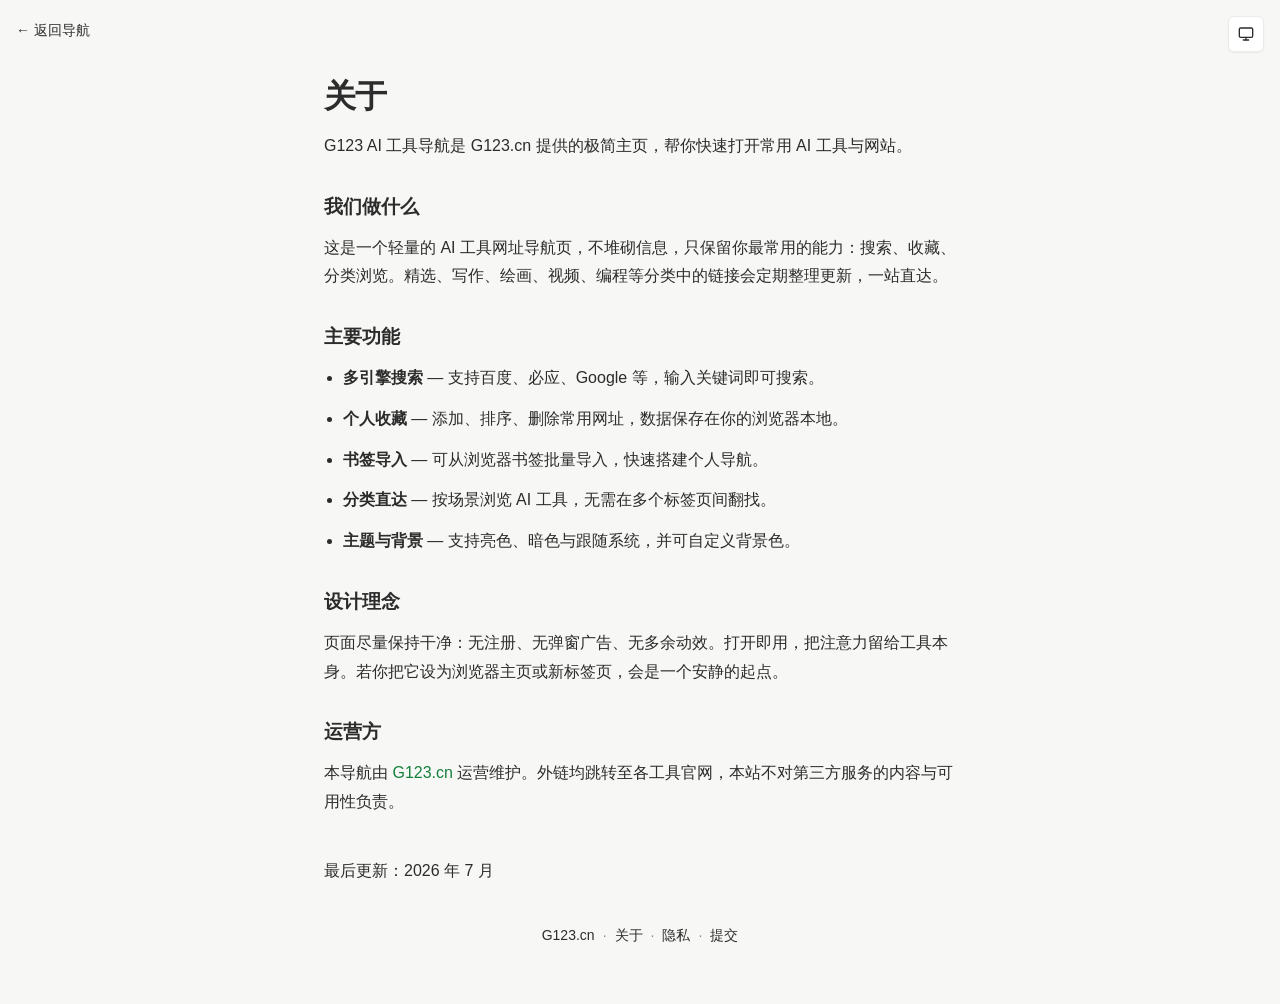
==== about/index.html @ bf110973 "极简导航 1.0" ====
<!DOCTYPE html>
<html lang="zh-CN">
<head>
  <meta charset="UTF-8">
  <meta name="viewport" content="width=device-width, initial-scale=1.0">
  <title>关于 | G123 AI 工具导航</title>
  <meta name="description" content="了解 G123 AI 工具导航：极简 AI 网址导航，支持搜索、收藏、分类直达与书签导入。">
  <meta name="robots" content="index, follow">
  <meta name="theme-color" content="#22c55e">
  <link rel="canonical" href="https://g123.cn/about">
  <link rel="icon" href="/favicon.ico" sizes="48x48">
  <link rel="icon" type="image/png" sizes="32x32" href="/favicon-32x32.png">
  <link rel="icon" type="image/png" sizes="16x16" href="/favicon-16x16.png">
  <link rel="apple-touch-icon" sizes="180x180" href="/apple-touch-icon.png">
  <link rel="manifest" href="/site.webmanifest">
  <link rel="stylesheet" href="/style.css">
</head>
<body>
  <a class="doc-back" href="/">← 返回导航</a>

  <div class="top-actions">
    <div class="theme-select-wrap">
      <button type="button" class="toolbar-btn theme-btn" id="themeTrigger" aria-haspopup="listbox" aria-expanded="false" title="主题">
        <span id="themeIcon" aria-hidden="true"></span>
      </button>
      <div class="theme-dropdown" id="themeDropdown" role="listbox" hidden></div>
    </div>
  </div>

  <main class="main doc-main">
    <article class="doc">
      <h1>关于</h1>
      <p class="doc-lead">G123 AI 工具导航是 G123.cn 提供的极简主页，帮你快速打开常用 AI 工具与网站。</p>

      <h2>我们做什么</h2>
      <p>这是一个轻量的 AI 工具网址导航页，不堆砌信息，只保留你最常用的能力：搜索、收藏、分类浏览。精选、写作、绘画、视频、编程等分类中的链接会定期整理更新，一站直达。</p>

      <h2>主要功能</h2>
      <ul>
        <li><strong>多引擎搜索</strong> — 支持百度、必应、Google 等，输入关键词即可搜索。</li>
        <li><strong>个人收藏</strong> — 添加、排序、删除常用网址，数据保存在你的浏览器本地。</li>
        <li><strong>书签导入</strong> — 可从浏览器书签批量导入，快速搭建个人导航。</li>
        <li><strong>分类直达</strong> — 按场景浏览 AI 工具，无需在多个标签页间翻找。</li>
        <li><strong>主题与背景</strong> — 支持亮色、暗色与跟随系统，并可自定义背景色。</li>
      </ul>

      <h2>设计理念</h2>
      <p>页面尽量保持干净：无注册、无弹窗广告、无多余动效。打开即用，把注意力留给工具本身。若你把它设为浏览器主页或新标签页，会是一个安静的起点。</p>

      <h2>运营方</h2>
      <p>本导航由 <a href="https://g123.cn/" target="_blank" rel="nofollow noopener">G123.cn</a> 运营维护。外链均跳转至各工具官网，本站不对第三方服务的内容与可用性负责。</p>

      <p class="doc-updated">最后更新：2026 年 7 月</p>
    </article>

    <footer class="footer">
      <nav class="footer-nav" aria-label="页脚导航">
        <a href="https://g123.cn/" target="_blank" rel="nofollow noopener">G123.cn</a>
        <span class="footer-sep" aria-hidden="true">·</span>
        <a href="/about/" aria-current="page">关于</a>
        <span class="footer-sep" aria-hidden="true">·</span>
        <a href="/privacy/">隐私</a>
        <span class="footer-sep" aria-hidden="true">·</span>
        <a href="/submit/">提交</a>
      </nav>
    </footer>
  </main>

  <script src="/page.js"></script>
</body>
</html>
---- style.css ----
:root {
  --bg: #f7f7f5;
  --surface: #ffffff;
  --text: #2c2c2c;
  --text-2: #888;
  --text-3: #bbb;
  --line: #ebebeb;
  --accent: #22c55e;
  --accent-dark: #16a34a;
  --accent-soft: rgba(34, 197, 94, 0.1);
  --accent-text: #15803d;
  --hover: #f0f0ee;
  --shadow: 0 1px 8px rgba(0, 0, 0, 0.04);
  --radius: 6px;
  --max: 880px; 
  --search-width: 520px;
}

.dark {
  --bg: #1a1a1a;
  --surface: #242424;
  --text: #e8e8e8;
  --text-2: #999;
  --text-3: #666;
  --line: #333;
  --accent-soft: rgba(34, 197, 94, 0.14);
  --accent-text: #4ade80;
  --hover: #2a2a2a;
  --shadow: 0 1px 8px rgba(0, 0, 0, 0.3);
}

* {
  margin: 0;
  padding: 0;
  box-sizing: border-box;
}

.sr-only {
  position: absolute;
  width: 1px;
  height: 1px;
  padding: 0;
  margin: -1px;
  overflow: hidden;
  clip: rect(0, 0, 0, 0);
  white-space: nowrap;
  border: 0;
}

.nav {
  position: fixed;
  left: -9999px;
  top: 0;
  width: 1px;
  height: 1px;
  padding: 0;
  margin: 0;
  overflow: hidden;
  clip: rect(0, 0, 0, 0);
  white-space: nowrap;
  border: 0;
}

html {
  overflow-x: hidden;
}

body {
  font-family: -apple-system, BlinkMacSystemFont, 'PingFang SC', 'Helvetica Neue', sans-serif;
  background: var(--bg);
  color: var(--text);
  min-height: 100vh;
  min-height: 100dvh;
  overflow-x: hidden;
  font-size: 15px;
  line-height: 1.5;
  -webkit-font-smoothing: antialiased;
}

.top-hint {
  position: fixed;
  top: 20px;
  left: 16px;
  z-index: 50;
  display: flex;
  align-items: flex-start;
  gap: 6px;
  max-width: min(320px, calc(100% - 120px));
  margin: 0;
  font-size: 12px;
  line-height: 1.45;
  color: var(--text-3);
  transition: opacity 0.35s ease;
}

.top-hint-emoji {
  flex-shrink: 0;
  font-size: 13px;
  line-height: 1.45;
}

.top-hint-text {
  flex: 1;
  min-width: 0;
}

.top-hint.is-fading {
  opacity: 0;
}

.dark .top-hint {
  color: #777;
}

.top-actions {
  position: fixed;
  top: 16px;
  right: 16px;
  z-index: 50;
  display: flex;
  align-items: center;
  gap: 8px;
}

.toolbar-btn {
  display: flex;
  align-items: center;
  justify-content: center;
  width: 36px;
  height: 36px;
  border: 1px solid var(--line);
  border-radius: 6px;
  background: var(--surface);
  color: var(--text);
  cursor: pointer;
  padding: 0;
  box-shadow: 0 1px 2px rgba(0, 0, 0, 0.05);
  transition: color 0.2s, background 0.2s, box-shadow 0.2s, border-color 0.2s;
}

.toolbar-btn:hover {
  color: var(--accent);
  background: var(--accent-soft);
  border-color: var(--line);
  box-shadow: 0 2px 8px rgba(0, 0, 0, 0.08);
}

.dark .toolbar-btn {
  box-shadow: 0 1px 2px rgba(0, 0, 0, 0.2);
}

.dark .toolbar-btn:hover {
  box-shadow: 0 2px 8px rgba(0, 0, 0, 0.3);
}

.toolbar-btn svg {
  width: 16px;
  height: 16px;
}

.theme-select-wrap {
  position: relative;
}

.theme-dropdown {
  position: absolute;
  right: 0;
  top: calc(100% + 6px);
  min-width: 128px;
  background: var(--surface);
  border: 1px solid var(--line);
  border-radius: 10px;
  box-shadow: 0 6px 20px rgba(0, 0, 0, 0.08);
  padding: 4px;
  z-index: 60;
}

.dark .theme-dropdown {
  box-shadow: 0 6px 20px rgba(0, 0, 0, 0.35);
}

.theme-option {
  display: flex;
  align-items: center;
  gap: 8px;
  width: 100%;
  padding: 8px 10px;
  border: 0;
  border-radius: 6px;
  background: transparent;
  color: var(--text);
  font-size: 14px;
  text-align: left;
  cursor: pointer;
  transition: background 0.12s;
}

.theme-option:hover {
  background: var(--hover);
}

.theme-option.active {
  background: var(--hover);
  font-weight: 600;
}

.theme-option svg {
  width: 14px;
  height: 14px;
  flex-shrink: 0;
}

.theme-btn:focus-visible {
  outline: none;
  box-shadow: 0 0 0 1px var(--accent-soft), 0 0 0 3px var(--accent-soft);
}

.theme-btn #themeIcon {
  display: flex;
  align-items: center;
  justify-content: center;
  line-height: 0;
}

.theme-btn #themeIcon svg {
  width: 16px;
  height: 16px;
  display: block;
}

.main {
  max-width: var(--max);
  margin: 0 auto;
  padding: clamp(88px, 12vh, 120px) 24px 28px;
}

body.page-home .main {
  padding-bottom: 24px;
}

body.page-home .block-cat {
  margin-bottom: 16px;
}

body.page-home .block-recent {
  margin-bottom: 12px;
}

body.page-home .home-tip {
  margin: 80px 0 8px;
  text-align: center;
  font-size: 12px;
  color: var(--text-3);
  line-height: 1.5;
}

body.page-home .footer {
  padding-top: 16px;
}

body.page-home .footer-note {
  margin-top: 6px;
}

/* ── Header ── */
.header {
  text-align: center;
  margin-bottom: 20px;
}

.brand-heading {
  margin: 0;
  font-size: inherit;
  font-weight: inherit;
  line-height: inherit;
}

.brand {
  display: inline-block;
  text-decoration: none;
  line-height: 1.1;
}

.brand-main {
  font-size: clamp(2.5rem, 8vw, 4rem);
  font-weight: 800;
  letter-spacing: -0.035em;
  color: #22c55e;
}

.brand-slogan {
  text-align: center;
  font-size: 14px;
  font-weight: 400;
  color: var(--text-2);
  margin: 10px 0 0;
  letter-spacing: 0.02em;
}

.dark .brand-slogan {
  color: #999;
}

/* ── Search ── */
.search-section {
  margin-bottom: 20px;
  display: flex;
  flex-direction: column;
  align-items: center;
}

.search-box {
  width: 100%;
  max-width: var(--search-width);
}

.search-shell {
  display: flex;
  align-items: center;
  gap: 0;
  background: var(--surface);
  border: 1px solid rgba(0, 0, 0, 0.07);
  border-radius: 12px;
  padding: 5px 6px 5px 5px;
  box-shadow: none;
  transition: border-color 0.2s, box-shadow 0.2s;
}

.search-shell:focus-within {
  border-color: rgba(34, 197, 94, 0.45);
  box-shadow: 0 0 0 3px var(--accent-soft);
}

.dark .search-shell {
  border-color: rgba(255, 255, 255, 0.1);
}

.dark .search-shell:focus-within {
  border-color: rgba(34, 197, 94, 0.5);
  box-shadow: 0 0 0 3px var(--accent-soft);
}

.engine-select-wrap {
  position: relative;
  flex-shrink: 0;
}

.engine-trigger {
  display: inline-flex;
  align-items: center;
  gap: 5px;
  height: 36px;
  padding: 0 8px 0 6px;
  border: 0;
  border-radius: 8px;
  background: transparent;
  color: var(--text);
  font-size: 13px;
  font-weight: 500;
  cursor: pointer;
  transition: background 0.15s;
}

.engine-trigger:hover,
.engine-trigger.open {
  background: var(--hover);
}

.engine-trigger-icon {
  width: 18px;
  height: 18px;
  object-fit: contain;
  flex-shrink: 0;
  border-radius: 4px;
}

.engine-trigger-name {
  max-width: 4.5em;
  overflow: hidden;
  text-overflow: ellipsis;
  white-space: nowrap;
}

.engine-chevron {
  width: 10px;
  height: 10px;
  color: var(--text-3);
  flex-shrink: 0;
  transition: transform 0.2s;
}

.engine-trigger.open .engine-chevron {
  transform: rotate(180deg);
}

.engine-dropdown {
  position: absolute;
  left: 0;
  top: calc(100% + 6px);
  min-width: 140px;
  max-height: 220px;
  overflow-y: auto;
  background: var(--surface);
  border: 1px solid var(--line);
  border-radius: 10px;
  box-shadow: 0 6px 20px rgba(0, 0, 0, 0.08);
  padding: 4px;
  z-index: 50;
}

.dark .engine-dropdown {
  box-shadow: 0 6px 20px rgba(0, 0, 0, 0.35);
}

.engine-option {
  display: flex;
  align-items: center;
  gap: 8px;
  width: 100%;
  padding: 8px 10px;
  border: 0;
  border-radius: 6px;
  background: transparent;
  color: var(--text);
  font-size: 14px;
  text-align: left;
  cursor: pointer;
  transition: background 0.12s;
}

.engine-option:hover {
  background: var(--hover);
}

.engine-option.active {
  background: var(--hover);
  font-weight: 600;
}

.engine-option img {
  width: 16px;
  height: 16px;
  object-fit: contain;
}

.search-input {
  flex: 1;
  min-width: 0;
  border: 0;
  background: transparent;
  font-size: 15px;
  color: var(--text);
  padding: 8px 10px;
  outline: none;
  line-height: 1.4;
}

.search-input::placeholder {
  color: #b0b0b0;
  font-size: 13px;
}

.dark .search-input::placeholder {
  color: #666;
  font-size: 13px;
}

.search-submit {
  width: 36px;
  height: 36px;
  border: 0;
  border-radius: 8px;
  background: var(--accent);
  color: #fff;
  cursor: pointer;
  display: flex;
  align-items: center;
  justify-content: center;
  flex-shrink: 0;
  transition: background 0.15s;
}

.search-submit:hover {
  background: var(--accent-dark);
}

.search-submit svg {
  width: 17px;
  height: 17px;
}

@media (max-width: 480px) {
  .engine-trigger-name {
    display: none;
  }

  .engine-trigger {
    padding: 0 4px;
  }
}

/* ── Block ── */
.block {
  margin-bottom: 0;
}

.block-fav {
  margin-bottom: 80px;
}

.block-cat {
  margin-top: 12px;
  margin-bottom: 28px;
  overflow: visible;
}

.block-bar {
  display: flex;
  align-items: center;
  justify-content: space-between;
  margin-bottom: 12px;
  padding: 0 2px;
}

.block-label {
  font-size: 13px;
  color: var(--text-2);
}

.block-actions {
  display: flex;
  align-items: center;
  gap: 4px;
}

.text-btn {
  border: 0;
  background: none;
  font-size: 13px;
  color: var(--text-2);
  cursor: pointer;
  padding: 2px 4px;
  transition: color 0.2s;
}

.text-btn:hover {
  color: var(--accent-text);
}

.sep {
  color: var(--text-3);
  font-size: 13px;
  user-select: none;
}

/* ── Link grid ── */
.link-grid {
  display: grid;
  grid-template-columns: repeat(4, 1fr);
  gap: 2px;
}

.link-grid--2rows {
  grid-template-rows: repeat(2, auto);
}

@media (min-width: 640px) {
  .link-grid {
    grid-template-columns: repeat(6, 1fr);
  }
}

@media (min-width: 860px) {
  .link-grid {
    grid-template-columns: repeat(8, 1fr);
  }
}

/* ── Category links grid ── */
.cat-link-grid {
  display: grid;
  grid-template-columns: repeat(3, minmax(0, 1fr));
  gap: 4px 6px;
}

@media (min-width: 860px) {
  .cat-link-grid {
    grid-template-columns: repeat(6, minmax(0, 1fr));
  }
}

.link-item {
  display: flex;
  flex-direction: column;
  align-items: center;
  gap: 6px;
  padding: 12px 4px;
  border-radius: var(--radius);
  text-decoration: none;
  color: var(--text);
  position: relative;
  transition: background 0.15s;
}

.link-item:hover {
  background: var(--hover);
}

.block-fav .link-item--draggable {
  cursor: grab;
  user-select: none;
  touch-action: none;
}

.block-fav .link-item--draggable:active {
  cursor: grabbing;
}

.block-fav .link-item.is-dragging {
  position: fixed;
  z-index: 200;
  margin: 0;
  cursor: grabbing;
  opacity: 0.96;
  transform: scale(1.05);
  box-shadow: 0 10px 28px rgba(0, 0, 0, 0.14);
  background: var(--surface);
  transition: none;
  pointer-events: none;
}

.dark .block-fav .link-item.is-dragging {
  box-shadow: 0 10px 28px rgba(0, 0, 0, 0.45);
}

.link-item-placeholder {
  border: 2px dashed rgba(34, 197, 94, 0.45);
  border-radius: var(--radius);
  background: var(--accent-soft);
  box-sizing: border-box;
  pointer-events: none;
}

body.is-fav-dragging {
  user-select: none;
  cursor: grabbing;
}

body.is-fav-dragging .block-fav .link-item--draggable:not(.is-dragging) {
  transition: none;
  pointer-events: none;
}

body.is-fav-dragging .block-fav .link-item--draggable:not(.is-dragging):hover {
  background: transparent;
}

body.is-fav-dragging .block-fav .link-item--draggable:not(.is-dragging) .fav-menu-btn {
  opacity: 0;
  transition: none;
}

.link-item--draggable {
  cursor: grab;
  user-select: none;
}

.link-item--draggable:active {
  cursor: grabbing;
}

.link-item .icon {
  width: 36px;
  height: 36px;
  border-radius: 8px;
  object-fit: contain;
  background: var(--surface);
}

.block-fav .link-item .icon {
  width: 40px;
  height: 40px;
}

.link-item .label {
  font-size: 13px;
  text-align: center;
  max-width: 100%;
  overflow: hidden;
  text-overflow: ellipsis;
  white-space: nowrap;
  color: var(--text);
}

.cat-link-grid .link-item {
  flex-direction: row;
  align-items: center;
  justify-content: flex-start;
  gap: 8px;
  padding: 10px 8px;
  min-width: 0;
}

.cat-link-grid .link-item .icon {
  width: 24px;
  height: 24px;
  flex-shrink: 0;
  border-radius: 6px;
}

.cat-link-grid .link-item .label {
  flex: 1;
  min-width: 0;
  text-align: left;
  font-size: 12px;
}

.cat-add-fav {
  position: absolute;
  top: 3px;
  right: 3px;
  z-index: 2;
  display: inline-flex;
  align-items: center;
  justify-content: center;
  width: 22px;
  height: 22px;
  padding: 0;
  border: 0;
  border-radius: 0;
  background: transparent;
  color: var(--text-2);
  cursor: pointer;
  opacity: 0;
  transition: opacity 0.2s ease, color 0.15s;
}

.dark .cat-add-fav {
  color: var(--text);
}

.link-item--cat:hover .cat-add-fav {
  opacity: 1;
}

.cat-add-fav.is-favorited {
  color: #f59e0b;
}

.dark .cat-add-fav.is-favorited {
  color: #fbbf24;
}

.cat-add-fav:hover {
  color: var(--accent-text);
}

.cat-add-fav.is-favorited:hover {
  color: #f59e0b;
}

.dark .cat-add-fav.is-favorited:hover {
  color: #fbbf24;
}

.cat-add-fav-icon {
  width: 14px;
  height: 14px;
  display: block;
}

.link-item .fav-menu-wrap {
  position: absolute;
  top: 4px;
  right: 4px;
  z-index: 2;
}

.fav-menu-btn {
  display: flex;
  align-items: center;
  justify-content: center;
  width: 22px;
  height: 22px;
  border: 0;
  border-radius: 6px;
  background: rgba(0, 0, 0, 0.06);
  color: var(--text-2);
  cursor: pointer;
  opacity: 0;
  padding: 0;
  transition: opacity 0.2s ease, color 0.15s, background 0.15s;
  transition-delay: 0s;
}

.dark .fav-menu-btn {
  background: rgba(255, 255, 255, 0.1);
  color: var(--text);
}

.fav-menu-icon {
  display: block;
  width: 14px;
  height: 14px;
}

.block-fav .link-item:hover .fav-menu-btn {
  opacity: 1;
  transition-delay: 0.35s;
}

.fav-menu-wrap.is-open .fav-menu-btn {
  opacity: 1;
  color: var(--text);
  background: rgba(0, 0, 0, 0.1);
  transition-delay: 0s;
}

.dark .fav-menu-wrap.is-open .fav-menu-btn {
  background: rgba(255, 255, 255, 0.16);
}

.fav-menu-btn:hover {
  color: var(--text);
  background: rgba(0, 0, 0, 0.12);
}

.dark .fav-menu-btn:hover {
  background: rgba(255, 255, 255, 0.18);
}

.fav-menu {
  position: absolute;
  top: calc(100% + 2px);
  right: -2px;
  min-width: 88px;
  background: var(--surface);
  border: 1px solid var(--line);
  border-radius: 8px;
  box-shadow: var(--shadow);
  padding: 3px;
  z-index: 30;
}

.fav-menu-item {
  display: block;
  width: 100%;
  border: 0;
  background: none;
  text-align: left;
  padding: 8px 12px;
  font-size: 13px;
  color: var(--text);
  cursor: pointer;
  border-radius: 6px;
}

.fav-menu-item:hover {
  background: var(--hover);
}

.fav-menu-item--danger {
  color: #e5484d;
}

.fav-menu-item--danger:hover {
  background: rgba(229, 72, 77, 0.08);
}

.link-item--add {
  cursor: pointer;
  color: var(--text-3);
}

.link-item--add .icon-placeholder {
  width: 36px;
  height: 36px;
  border-radius: 8px;
  border: 1px dashed var(--line);
  display: flex;
  align-items: center;
  justify-content: center;
  font-size: 20px;
  font-weight: 300;
}

.block-fav .link-item--add .icon-placeholder {
  width: 40px;
  height: 40px;
  font-size: 24px;
}

.link-item--add:hover {
  color: var(--accent-text);
}

.link-item--add:hover .icon-placeholder {
  border-color: var(--accent);
}

.link-item--has-desc::before,
.link-item--has-desc::after {
  pointer-events: none;
  opacity: 0;
  visibility: hidden;
  transition: opacity 0.15s, visibility 0.15s;
}

.link-item--has-desc::before {
  content: '';
  position: absolute;
  top: calc(100% + 5px);
  left: 50%;
  width: 10px;
  height: 10px;
  background: var(--surface);
  border-left: 1px solid var(--line);
  border-top: 1px solid var(--line);
  transform: translateX(-50%) rotate(45deg);
  z-index: 21;
}

.link-item--has-desc::after {
  content: attr(data-desc);
  position: absolute;
  top: calc(100% + 9px);
  left: 50%;
  transform: translateX(-50%);
  padding: 8px 12px;
  font-size: 12px;
  line-height: 1.45;
  color: var(--text);
  background: var(--surface);
  border: 1px solid var(--line);
  border-radius: 8px;
  box-shadow: 0 4px 16px rgba(0, 0, 0, 0.12);
  white-space: nowrap;
  z-index: 20;
}

.link-item--has-desc:hover::before,
.link-item--has-desc:hover::after {
  opacity: 1;
  visibility: visible;
}

/* ── Category tabs ── */
.cat-tabs {
  display: grid;
  grid-template-columns: repeat(6, minmax(0, 1fr));
  gap: 8px 4px;
  margin-bottom: 10px;
  padding: 0 2px;
  justify-items: center;
}

@media (min-width: 860px) {
  .cat-tabs {
    grid-template-columns: repeat(12, minmax(0, 1fr));
    gap: 6px 8px;
  }

  .cat-tab {
    font-size: 15px;
  }

  .cat-tab.active {
    font-size: 16px;
  }
}

.cat-tab {
  border: 0;
  background: none;
  padding: 6px 2px;
  font-size: 13px;
  color: var(--text-2);
  cursor: pointer;
  position: relative;
  transition: color 0.2s;
  width: 100%;
  text-align: center;
  white-space: nowrap;
}

.cat-tab:hover {
  color: var(--text);
}

.cat-tab.active {
  color: var(--text);
  font-weight: 600;
  font-size: 14px;
}

.cat-tab.active::after {
  content: '';
  position: absolute;
  left: 0;
  right: 0;
  bottom: 0;
  height: 2px;
  background: var(--text);
  border-radius: 1px;
}

/* ── Footer ── */
.footer {
  text-align: center;
  padding-top: 24px;
  font-size: 13px;
  color: var(--text-3);
}

.footer-nav {
  display: flex;
  flex-wrap: wrap;
  align-items: center;
  justify-content: center;
  gap: 4px 0;
  line-height: 1.6;
}

.footer-nav a {
  color: var(--text-2);
  text-decoration: none;
  padding: 2px 6px;
}

.footer-nav a:hover {
  color: var(--accent-text);
}

.footer-sep {
  color: var(--text-3);
  user-select: none;
  padding: 0 2px;
}

.footer-note {
  margin: 10px 0 0;
  font-size: 12px;
  color: var(--text-3);
  line-height: 1.5;
}

/* ── Recent ── */
.recent-bar {
  display: flex;
  align-items: center;
  gap: 10px;
  padding: 8px 12px;
  border-radius: var(--radius);
  background: var(--surface);
  border: 1px solid var(--line);
}

.recent-label {
  flex-shrink: 0;
  font-size: 12px;
  color: var(--text-3);
  user-select: none;
}

.recent-list {
  display: flex;
  flex: 1;
  min-width: 0;
  gap: 6px;
  overflow-x: auto;
  scrollbar-width: none;
}

.recent-list::-webkit-scrollbar {
  display: none;
}

.recent-item {
  display: inline-flex;
  align-items: center;
  gap: 5px;
  flex-shrink: 0;
  padding: 4px 8px 4px 4px;
  border-radius: 6px;
  text-decoration: none;
  color: var(--text-2);
  font-size: 12px;
  transition: background 0.15s, color 0.15s;
}

.recent-item:hover {
  background: var(--hover);
  color: var(--text);
}

.recent-item img {
  width: 18px;
  height: 18px;
  border-radius: 4px;
  object-fit: contain;
  flex-shrink: 0;
}

.recent-item span {
  max-width: 72px;
  overflow: hidden;
  text-overflow: ellipsis;
  white-space: nowrap;
}

.recent-clear {
  flex-shrink: 0;
  border: 0;
  background: none;
  padding: 2px 4px;
  font-size: 11px;
  color: var(--text-3);
  cursor: pointer;
  transition: color 0.15s;
}

.recent-clear:hover {
  color: var(--accent-text);
}

.export-btns {
  display: flex;
  gap: 8px;
  flex-wrap: wrap;
}

.field-hint {
  margin: 0 0 10px;
  font-size: 12px;
  color: var(--text-3);
  line-height: 1.5;
}

/* ── Modal ── */
.modal-overlay {
  position: fixed;
  inset: 0;
  background: rgba(0, 0, 0, 0.35);
  display: none;
  align-items: center;
  justify-content: center;
  z-index: 100;
  padding: 20px;
}

.modal-overlay.show {
  display: flex;
}

.modal {
  width: 100%;
  max-width: 360px;
  background: var(--surface);
  border-radius: 10px;
  padding: 24px;
  box-shadow: 0 8px 32px rgba(0, 0, 0, 0.12);
}

.modal h3 {
  font-size: 16px;
  font-weight: 600;
  margin-bottom: 16px;
}

.modal-head {
  display: flex;
  align-items: center;
  justify-content: space-between;
  margin-bottom: 16px;
}

.modal-head h3 {
  margin-bottom: 0;
}

.import-btn {
  padding: 3px 10px;
  border: 1px solid var(--line);
  border-radius: 999px;
  background: var(--bg);
  color: var(--text-2);
  font-size: 12px;
  line-height: 1.4;
  cursor: pointer;
  flex-shrink: 0;
  transition: color 0.2s, border-color 0.2s, background 0.2s;
}

.import-btn:hover {
  color: var(--text);
  border-color: var(--text-3);
  background: var(--hover);
}

.field {
  margin-bottom: 14px;
}

.field label {
  display: block;
  font-size: 13px;
  color: var(--text-2);
  margin-bottom: 5px;
}

.field input {
  width: 100%;
  padding: 9px 11px;
  border: 1px solid var(--line);
  border-radius: var(--radius);
  background: var(--bg);
  color: var(--text);
  font-size: 15px;
  outline: none;
}

.field input:focus {
  border-color: var(--accent);
}

.bg-presets {
  display: grid;
  grid-template-columns: repeat(6, 1fr);
  gap: 8px;
  margin-bottom: 12px;
}

.bg-preset {
  aspect-ratio: 1;
  border: 2px solid transparent;
  border-radius: 8px;
  cursor: pointer;
  padding: 0;
  transition: border-color 0.15s, transform 0.15s;
}

.bg-preset:hover {
  transform: scale(1.06);
}

.bg-preset.active {
  border-color: var(--accent);
}

.bg-preset--default {
  background: linear-gradient(135deg, #f7f7f5 50%, #1a1a1a 50%);
}

.bg-custom {
  display: flex;
  align-items: center;
  gap: 10px;
  font-size: 14px;
  color: var(--text-2);
}

.bg-custom input[type="color"] {
  width: 36px;
  height: 36px;
  padding: 2px;
  border: 1px solid var(--line);
  border-radius: 8px;
  background: var(--surface);
  cursor: pointer;
}

.modal-foot {
  display: flex;
  justify-content: flex-end;
  gap: 8px;
  margin-top: 18px;
}

.btn {
  padding: 7px 16px;
  border: 1px solid var(--line);
  border-radius: var(--radius);
  background: var(--surface);
  color: var(--text);
  font-size: 14px;
  cursor: pointer;
}

.btn-fill {
  background: var(--accent);
  border-color: var(--accent);
  color: #fff;
}

.btn-fill:hover {
  background: var(--accent-dark);
  opacity: 1;
}

.toast {
  position: fixed;
  bottom: 28px;
  left: 50%;
  transform: translateX(-50%) translateY(60px);
  background: rgba(0, 0, 0, 0.75);
  color: #fff;
  padding: 8px 18px;
  border-radius: 20px;
  font-size: 14px;
  z-index: 200;
  opacity: 0;
  transition: all 0.25s;
  pointer-events: none;
}

.toast.show {
  transform: translateX(-50%) translateY(0);
  opacity: 1;
}

.hidden-input {
  display: none;
}

@media (max-width: 480px) {
  :root {
    --search-width: 100%;
  }

  .main {
    padding-top: clamp(72px, 10vh, 96px);
  }

  .link-grid {
    grid-template-columns: repeat(4, 1fr);
  }
}

@media (min-width: 1100px) {
  :root {
    --max: 960px;
  }
}

/* ── Doc pages (about / privacy / submit) ── */
.doc-back {
  position: fixed;
  top: 20px;
  left: 16px;
  z-index: 50;
  font-size: 14px;
  font-weight: 500;
  color: var(--text);
  text-decoration: none;
  transition: color 0.2s;
}

.doc-back:hover {
  color: var(--accent-text);
}

.doc-main {
  max-width: 680px;
  padding-top: 72px;
  padding-bottom: 56px;
}

.doc h1 {
  font-size: 2rem;
  font-weight: 700;
  letter-spacing: -0.02em;
  color: var(--text);
  margin-bottom: 12px;
}

.doc-lead {
  font-size: 16px;
  color: var(--text);
  margin-bottom: 36px;
  line-height: 1.7;
}

.doc h2 {
  font-size: 1.2rem;
  font-weight: 600;
  color: var(--text);
  margin: 32px 0 12px;
}

.doc p,
.doc li {
  font-size: 16px;
  color: var(--text);
  line-height: 1.8;
  margin-bottom: 12px;
}

.doc li strong {
  color: var(--text);
  font-weight: 600;
}

.doc ul {
  padding-left: 1.25em;
  margin-bottom: 16px;
}

.doc a {
  color: var(--accent-text);
  font-weight: 500;
  text-decoration: none;
}

.doc a:hover {
  text-decoration: underline;
}

.doc-updated {
  margin-top: 40px;
  font-size: 14px;
  color: var(--text-2);
  line-height: 1.6;
}

.doc-main .footer {
  font-size: 14px;
  color: var(--text-2);
}

.doc-main .footer-nav a {
  color: var(--text);
  font-size: 14px;
}

.doc-main .footer-sep {
  color: var(--text-2);
}

.submit-form {
  margin-top: 12px;
}

.submit-form .field {
  margin-bottom: 20px;
}

.submit-form label {
  display: block;
  font-size: 15px;
  font-weight: 500;
  color: var(--text);
  margin-bottom: 8px;
}

.submit-form input,
.submit-form select,
.submit-form textarea {
  width: 100%;
  padding: 12px 14px;
  font-size: 16px;
  font-family: inherit;
  color: var(--text);
  background: var(--surface);
  border: 1px solid var(--line);
  border-radius: var(--radius);
  outline: none;
  transition: border-color 0.2s, box-shadow 0.2s;
}

.submit-form input::placeholder,
.submit-form textarea::placeholder {
  color: var(--text-3);
  font-size: 15px;
}

.submit-form input:focus,
.submit-form select:focus,
.submit-form textarea:focus {
  border-color: rgba(34, 197, 94, 0.45);
  box-shadow: 0 0 0 3px var(--accent-soft);
}

.submit-form textarea {
  min-height: 100px;
  resize: vertical;
  line-height: 1.6;
}

.submit-form .field-hint {
  margin-top: 6px;
  font-size: 13px;
  color: var(--text-2);
  line-height: 1.5;
}

.form-msg {
  margin: 14px 0 18px;
  padding: 12px 14px;
  font-size: 14px;
  line-height: 1.6;
  border-radius: var(--radius);
  background: var(--accent-soft);
  color: var(--accent-text);
}

.form-msg.is-error {
  background: rgba(239, 68, 68, 0.1);
  color: #dc2626;
}

.dark .form-msg.is-error {
  color: #f87171;
}

.submit-actions {
  display: flex;
  align-items: center;
  gap: 14px;
  flex-wrap: wrap;
  margin-top: 12px;
}

.submit-actions .btn-fill {
  min-width: 128px;
  font-size: 15px;
  padding: 10px 20px;
}

.submit-mail {
  font-size: 14px;
  color: var(--text-2);
  line-height: 1.6;
}

.submit-mail a {
  color: var(--accent-text);
  font-weight: 500;
}
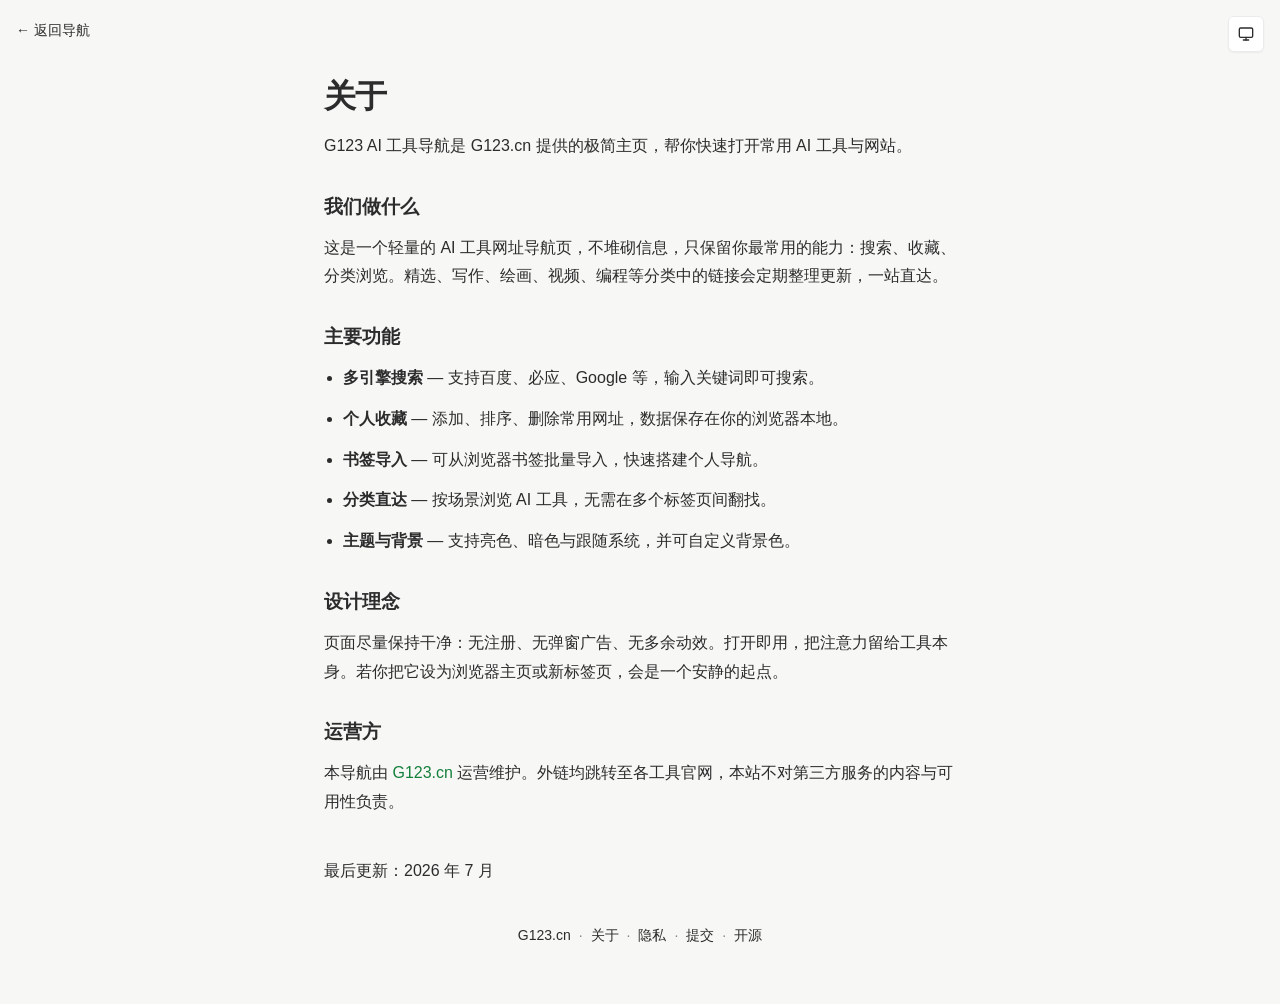
==== commit 3340b326: "优化页面 UI" ====
--- a/about/index.html
+++ b/about/index.html
@@ -62,10 +62,13 @@
         <a href="/privacy/">隐私</a>
         <span class="footer-sep" aria-hidden="true">·</span>
         <a href="/submit/">提交</a>
+        <span class="footer-sep" aria-hidden="true">·</span>
+        <a href="https://github.com/AIGCSPY/jijiandaohang" target="_blank" rel="noopener noreferrer">开源</a>
       </nav>
     </footer>
   </main>
 
+  <script src="/bg-palette.js"></script>
   <script src="/page.js"></script>
 </body>
 </html>
--- a/style.css
+++ b/style.css
@@ -247,7 +247,7 @@
 }
 
 body.page-home .home-tip {
-  margin: 80px 0 8px;
+  margin: 8px 0 0;
   text-align: center;
   font-size: 12px;
   color: var(--text-3);
@@ -255,7 +255,7 @@
 }
 
 body.page-home .footer {
-  padding-top: 16px;
+  padding-top: 80px;
 }
 
 body.page-home .footer-note {
@@ -279,6 +279,12 @@
   display: inline-block;
   text-decoration: none;
   line-height: 1.1;
+  cursor: pointer;
+  transition: opacity 0.15s ease;
+}
+
+.brand:hover {
+  opacity: 0.82;
 }
 
 .brand-main {
@@ -508,6 +514,24 @@
   margin-bottom: 80px;
 }
 
+.fav-sort-bar {
+  display: none;
+  justify-content: flex-end;
+  margin-bottom: 6px;
+  padding: 0 2px;
+}
+
+@media (max-width: 859px) {
+  .fav-sort-bar {
+    display: flex;
+  }
+}
+
+.fav-sort-btn[aria-pressed="true"] {
+  color: var(--accent-text);
+  font-weight: 500;
+}
+
 .block-cat {
   margin-top: 12px;
   margin-bottom: 28px;
@@ -607,9 +631,21 @@
 }
 
 .block-fav .link-item--draggable {
-  cursor: grab;
   user-select: none;
-  touch-action: none;
+}
+
+@media (min-width: 860px) {
+  .block-fav .link-item--draggable {
+    cursor: grab;
+    touch-action: none;
+  }
+}
+
+@media (max-width: 859px) {
+  body.is-fav-sort-mode .block-fav .link-item--draggable {
+    cursor: grab;
+    touch-action: none;
+  }
 }
 
 .block-fav .link-item--draggable:active {
